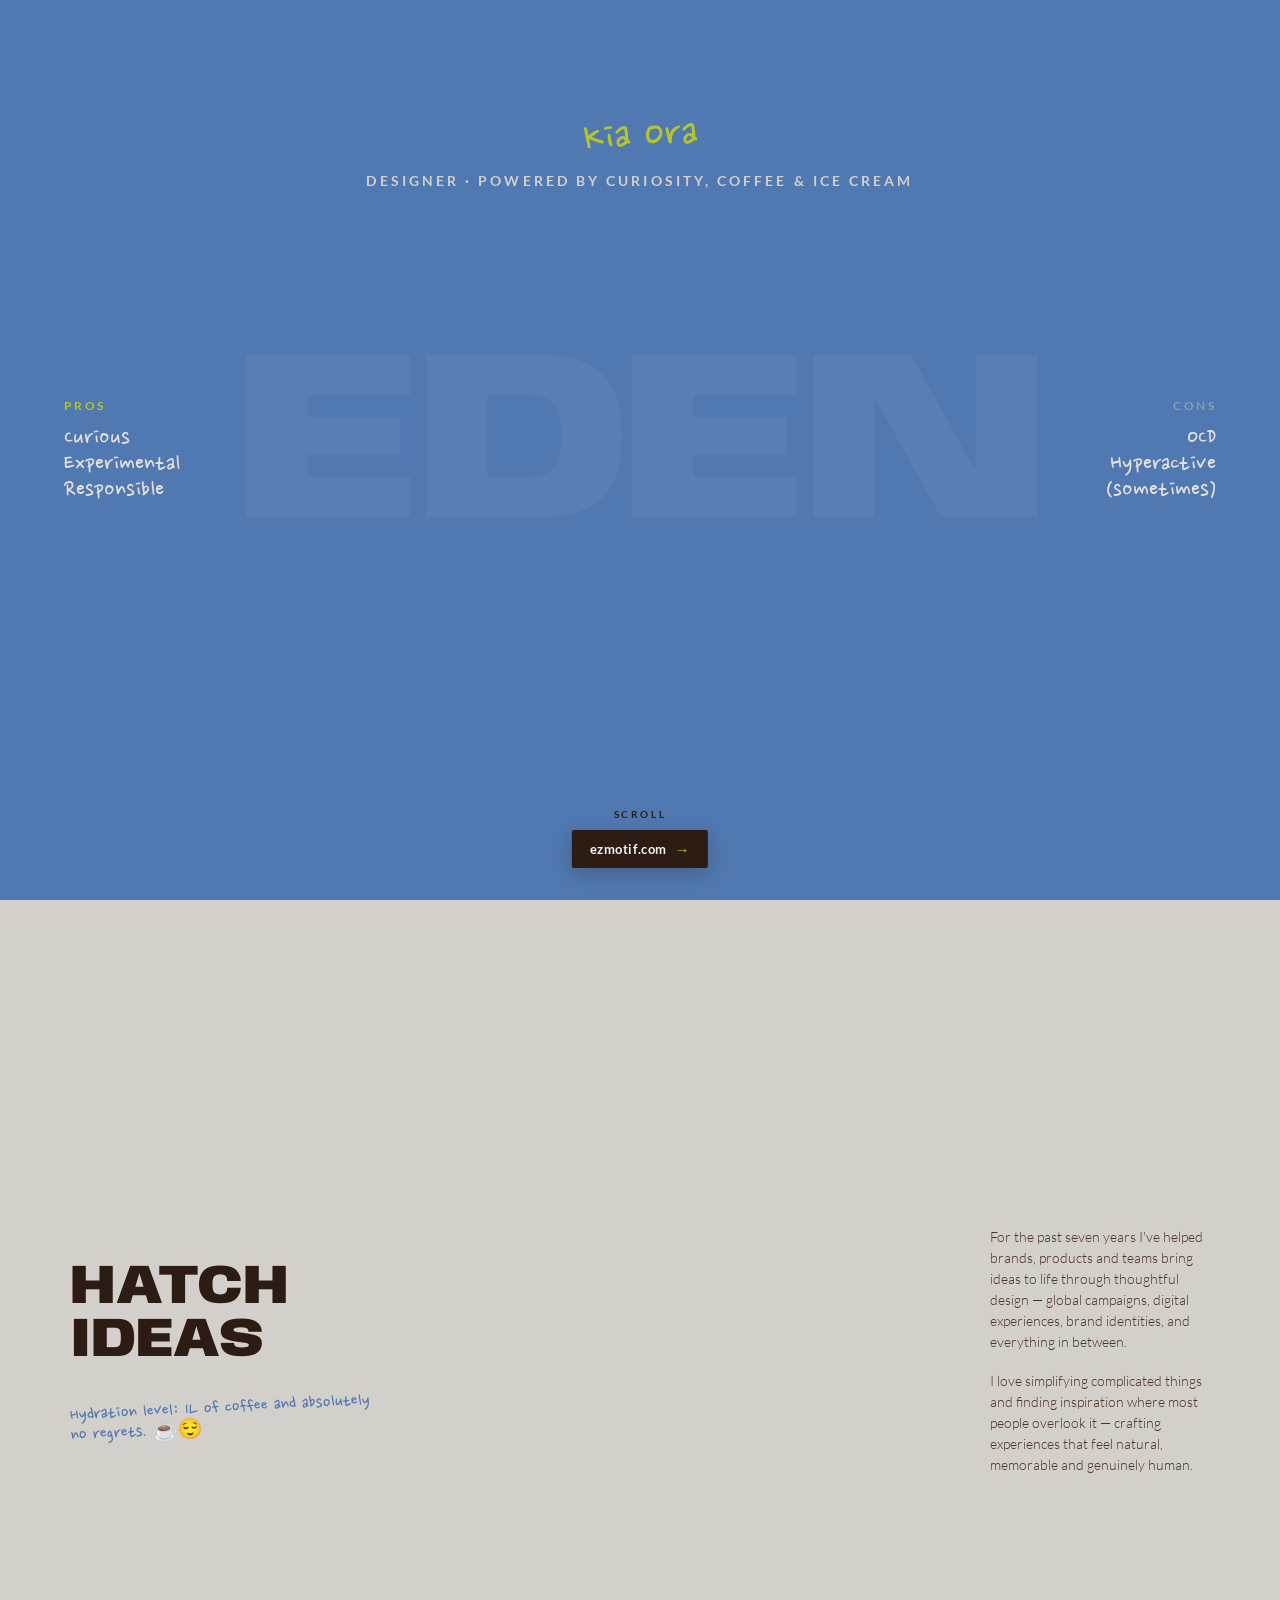
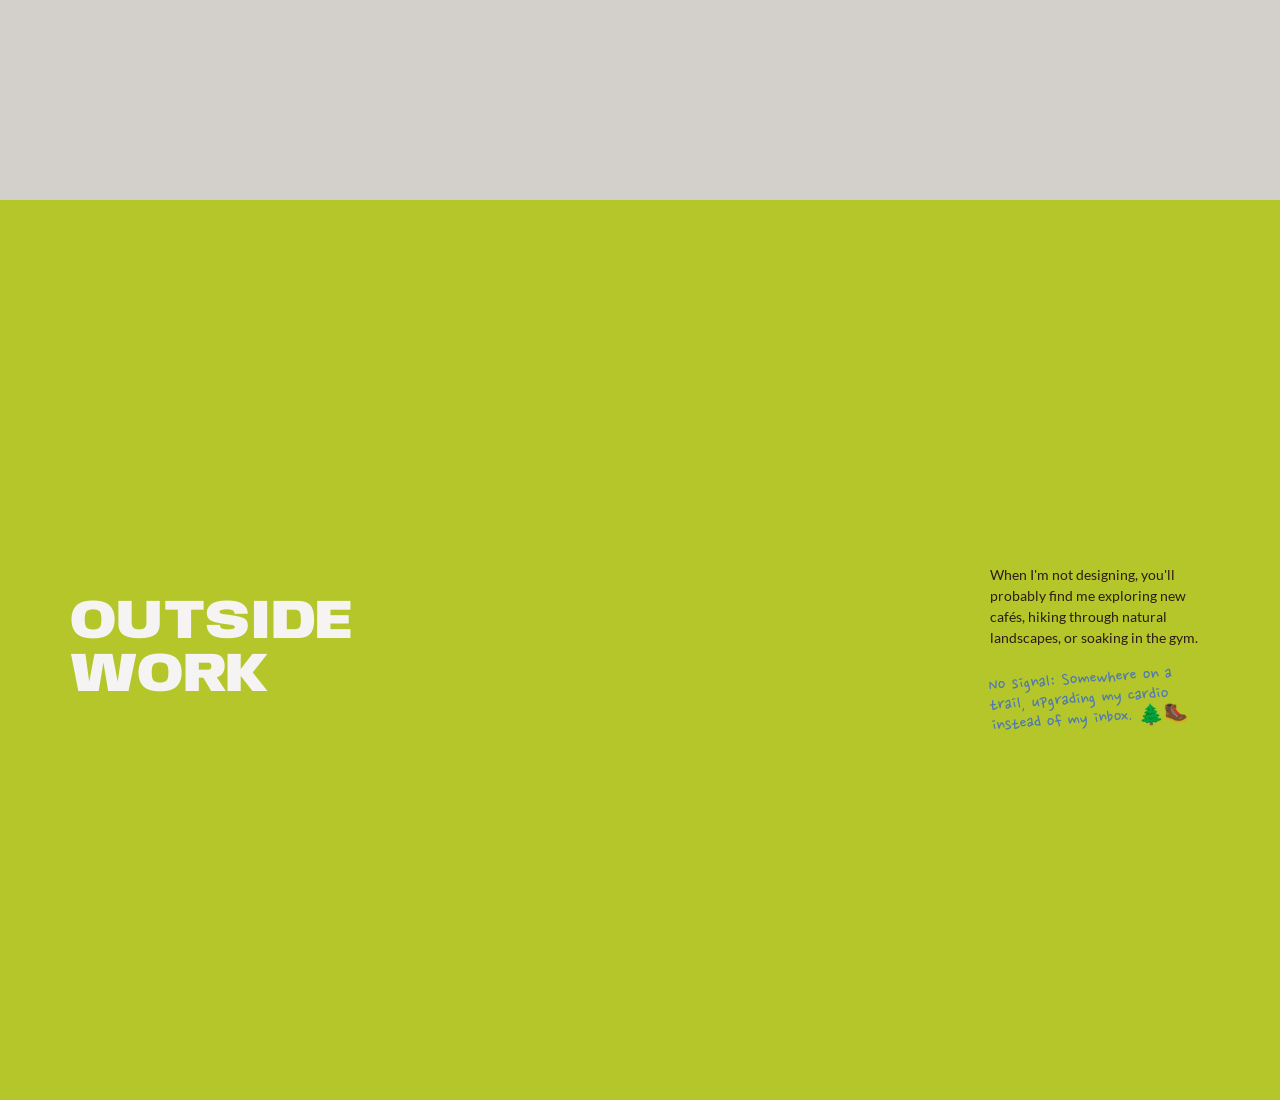
==== index.html @ 03cbf4a0 "Add Eden interactive landing page with 3D models" ====
<!DOCTYPE html>
<html lang="en">
<head>
  <meta charset="utf-8">
  <meta name="viewport" content="width=device-width, initial-scale=1">
  <title>Eden — Designer · Aotearoa New Zealand</title>
  <style>
    @font-face{font-family:"Anybody";src:url("project/fonts/Anybody-VariableFont.ttf") format("truetype");font-weight:100 900;font-stretch:75% 125%;font-style:normal;font-display:swap;}
    @font-face{font-family:"Lato";src:url("project/fonts/Lato-Light.ttf") format("truetype");font-weight:300;font-display:swap;}
    @font-face{font-family:"Lato";src:url("project/fonts/Lato-Regular.ttf") format("truetype");font-weight:400;font-display:swap;}
    @font-face{font-family:"Lato";src:url("project/fonts/Lato-Bold.ttf") format("truetype");font-weight:700;font-display:swap;}
    @font-face{font-family:"Lato";src:url("project/fonts/Lato-Black.ttf") format("truetype");font-weight:900;font-display:swap;}
    @font-face{font-family:"Nanum Pen Script";src:url("project/fonts/NanumPenScript-Regular.ttf") format("truetype");font-weight:400;font-display:swap;}

    *,*::before,*::after{box-sizing:border-box;}
    html,body{margin:0;padding:0;background:#2d1c14;overflow-x:hidden;}

    @keyframes ezbob{0%,100%{transform:translateY(0);opacity:.85}50%{transform:translateY(9px);opacity:.35}}
    @keyframes ezspin{to{transform:rotate(360deg)}}

    /* Fixed 3D canvas — sits behind all text */
    #scene{position:fixed;inset:0;width:100vw;height:100vh;z-index:2;pointer-events:none;display:block;}

    /* Loading spinner */
    #spin{position:fixed;top:50%;left:50%;transform:translate(-50%,-50%);z-index:4;width:38px;height:38px;border:2px solid rgba(180,198,42,0.25);border-top-color:#b4c62a;border-radius:50%;animation:ezspin 0.9s linear infinite;opacity:0;transition:opacity 0.4s ease;pointer-events:none;}

    /* Portfolio pill — fixed bottom-center */
    #ez-site{position:fixed;left:50%;transform:translateX(-50%);bottom:clamp(16px,3vw,32px);z-index:60;display:inline-flex;align-items:center;gap:8px;padding:11px 18px;background:#2d1c14;color:#f6f4f2;font-family:'Lato',sans-serif;font-weight:700;font-size:13px;letter-spacing:0.04em;text-decoration:none;border-radius:2px;box-shadow:0 6px 20px rgba(45,28,20,0.28);transition:transform .16s ease,background .16s ease;white-space:nowrap;}
    #ez-site:hover{background:#3a2419;transform:translateX(-50%) translateY(-1px);}
    .ez-arrow{color:#b4c62a;font-size:15px;line-height:1;}

    /* Sections */
    section{position:relative;width:100%;height:100vh;overflow:hidden;}
    #s1{background-color:#5079b2;}
    #s2{background-color:#d3cfcb;}
    #s3{background-color:#b4c62a;}

    /* ——— SCREEN 1 ——— */
    /* Ghost EDEN letterform behind model */
    .s1-ghost{
      position:absolute;inset:0;display:flex;align-items:center;justify-content:center;
      font-family:'Anybody',sans-serif;font-weight:900;font-stretch:125%;
      font-size:clamp(7rem,23vw,15rem);letter-spacing:-0.04em;
      color:rgba(246,244,242,0.05);white-space:nowrap;text-transform:uppercase;
      pointer-events:none;z-index:3;
    }

    /* Top: Kia Ora + tagline */
    .s1-top{
      position:absolute;top:clamp(70px,12vh,150px);left:0;right:0;
      text-align:center;z-index:3;pointer-events:none;
    }
    .s1-kiaora{
      font-family:'Nanum Pen Script',cursive;font-size:46px;color:#b4c62a;
      transform:rotate(-3deg);display:inline-block;
    }
    .s1-tagline{
      font-family:'Lato',sans-serif;font-weight:700;font-size:14px;
      letter-spacing:0.22em;text-transform:uppercase;color:#d3cfcb;margin-top:6px;
    }

    /* Left: Pros */
    .ez-pros{
      position:absolute;top:50%;left:clamp(28px,5vw,80px);
      transform:translateY(calc(-50% + var(--py,0px)));
      z-index:3;pointer-events:none;
    }

    /* Right: Cons */
    .ez-cons{
      position:absolute;top:50%;right:clamp(28px,5vw,80px);
      text-align:right;
      transform:translateY(calc(-50% + var(--py,0px)));
      z-index:3;pointer-events:none;
    }

    .label-lime{font-family:'Lato',sans-serif;font-weight:700;font-size:12px;letter-spacing:0.2em;text-transform:uppercase;color:#b4c62a;margin-bottom:12px;}
    .label-mist{font-family:'Lato',sans-serif;font-weight:700;font-size:12px;letter-spacing:0.2em;text-transform:uppercase;color:#8a9fb7;margin-bottom:12px;}
    .script-sm{font-family:'Nanum Pen Script',cursive;font-size:26px;line-height:1;color:#e7e1da;}

    /* Scroll hint */
    .s1-hint{position:absolute;bottom:clamp(26px,4vh,44px);left:0;right:0;text-align:center;pointer-events:none;z-index:3;}
    .s1-hint .hint-label{font-family:'Lato',sans-serif;font-weight:700;font-size:10px;letter-spacing:0.26em;text-transform:uppercase;color:#2d1c14;margin-bottom:10px;}
    .s1-hint .hint-line{width:1px;height:34px;margin:0 auto;background:linear-gradient(180deg,#2d1c14,transparent);animation:ezbob 1.8s ease-in-out infinite;}

    /* ——— SCREENS 2 & 3 ROW LAYOUT ——— */
    .ez-row{
      position:relative;z-index:3;height:100%;width:100%;
      display:flex;justify-content:space-between;align-items:center;
      padding:clamp(28px,5.5vw,96px);pointer-events:none;
    }

    /* ——— SCREEN 2 ——— */
    .s2-left{max-width:min(40vw,440px);width:330px;}
    .s2-right{max-width:min(34vw,380px);width:220px;}

    .s2-headline{
      font-family:'Anybody',sans-serif;font-weight:900;font-stretch:112%;line-height:0.96;
      letter-spacing:-0.02em;text-transform:uppercase;color:#2d1c14;
    }
    .ez-bigword{font-size:55px;}
    .s2-accent{
      font-family:'Nanum Pen Script',cursive;font-size:20px;line-height:1;color:#5079b2;
      transform:rotate(-3deg);margin-top:clamp(20px,2.5vw,30px);width:300px;display:block;
    }

    .body-s2{font-family:'Lato',sans-serif;font-weight:300;font-size:14px;line-height:1.5;color:#4a3327;margin:0 0 18px;}
    .body-s2:last-child{margin:0;}

    /* ——— SCREEN 3 ——— */
    .s3-left{max-width:min(40vw,440px);width:330px;}
    .s3-right{max-width:min(34vw,380px);width:220px;}

    .s3-headline{
      font-family:'Anybody',sans-serif;font-weight:900;font-stretch:112%;line-height:0.96;
      letter-spacing:-0.02em;text-transform:uppercase;color:#f6f4f2;
    }
    .body-s3{font-family:'Lato',sans-serif;font-weight:400;font-size:14px;line-height:1.5;color:#2d1c14;margin:0 0 clamp(18px,2.4vw,28px);}
    .s3-accent{
      font-family:'Nanum Pen Script',cursive;font-size:20px;line-height:1;color:#5079b2;
      transform:rotate(-4deg);transform-origin:left;width:220px;display:block;
    }

    /* ——— MOBILE ——— */
    @media(max-width:768px){
      .ez-row{flex-direction:column!important;justify-content:flex-end!important;align-items:flex-start!important;padding:24px 24px 116px!important;gap:18px!important;}
      .s2-left,.s2-right,.s3-left,.s3-right{width:100%!important;max-width:90vw!important;}
      .ez-bigword{font-size:clamp(30px,9vw,40px)!important;}
      .ez-pros{top:auto!important;bottom:160px!important;left:24px!important;transform:none!important;}
      .ez-cons{top:auto!important;bottom:160px!important;right:24px!important;transform:none!important;}
    }
  </style>
</head>
<body>

<canvas id="scene"></canvas>
<div id="spin"></div>
<a id="ez-site" href="https://ezmotif.com" target="_blank" rel="noopener">ezmotif.com<span class="ez-arrow">→</span></a>

<!-- ============ SCREEN 1 — HI / INTRO (blue) ============ -->
<section id="s1">
  <!-- Ghost letterform sits behind the 3D model -->
  <div class="s1-ghost" aria-hidden="true">EDEN</div>

  <!-- Top: Kia Ora greeting (parallax up) -->
  <div class="s1-top" data-parallax="-0.06">
    <div class="s1-kiaora">Kia Ora</div>
    <div class="s1-tagline">Designer · powered by curiosity, coffee &amp; ice cream</div>
  </div>

  <!-- Left: Pros (parallax down, vertically centred) -->
  <div class="ez-pros" data-parallax-vcenter="0.05">
    <div class="label-lime">Pros</div>
    <div class="script-sm">Curious<br>Experimental<br>Responsible</div>
  </div>

  <!-- Right: Cons (parallax down, vertically centred) -->
  <div class="ez-cons" data-parallax-vcenter="0.05">
    <div class="label-mist">Cons</div>
    <div class="script-sm">OCD<br>Hyperactive<br>(sometimes)</div>
  </div>

  <!-- Scroll hint -->
  <div id="hint1" class="s1-hint">
    <div class="hint-label">Scroll</div>
    <div class="hint-line"></div>
  </div>
</section>

<!-- ============ SCREEN 2 — IDEA HATCHING (stone) ============ -->
<section id="s2">
  <div class="ez-row">
    <div class="s2-left" data-parallax="-0.10">
      <div class="s2-headline">
        <div class="ez-bigword">HATCH</div>
        <div class="ez-bigword">IDEAS</div>
      </div>
      <span class="s2-accent">Hydration level: 1L of coffee and absolutely no regrets. ☕️😌</span>
    </div>
    <div class="s2-right" data-parallax="0.08">
      <p class="body-s2">For the past seven years I've helped brands, products and teams bring ideas to life through thoughtful design — global campaigns, digital experiences, brand identities, and everything in between.</p>
      <p class="body-s2">I love simplifying complicated things and finding inspiration where most people overlook it — crafting experiences that feel natural, memorable and genuinely human.</p>
    </div>
  </div>
</section>

<!-- ============ SCREEN 3 — OUTSIDE WORK (lime) ============ -->
<section id="s3">
  <div class="ez-row">
    <div class="s3-left" data-parallax="-0.10">
      <div class="s3-headline">
        <div class="ez-bigword">Outside</div>
        <div class="ez-bigword">Work</div>
      </div>
    </div>
    <div class="s3-right" data-parallax="0.08">
      <p class="body-s3">When I'm not designing, you'll probably find me exploring new cafés, hiking through natural landscapes, or soaking in the gym.</p>
      <span class="s3-accent">No signal: Somewhere on a trail, upgrading my cardio instead of my inbox. 🌲🥾</span>
    </div>
  </div>
</section>

<script type="module">
  const MODEL_URLS = [
    'https://dl.dropboxusercontent.com/scl/fi/qskipl5zqc1no1ounqouc/Hi_Textured-view.glb?rlkey=ff3zc77q9altmlkda5raiq63v&dl=1',
    'https://dl.dropboxusercontent.com/scl/fi/xvqv9pbvxfb0mbg5f8zss/Idea-Hatching_Textured-View.glb?rlkey=uu3fpdk7akxqth5jfztjdgkla&dl=1',
    'https://dl.dropboxusercontent.com/scl/fi/fm1mu1jkcd6yvwdm8pyba/Outside-Work_Textured-View.glb?rlkey=k71y0a2swxvliftqetm3ejufc&dl=1',
  ];

  const DEG = Math.PI / 180;
  const FRONT_YAW = [-90 * DEG, -90 * DEG, -90 * DEG]; // face toward viewer
  const TARGET_H   = 2.2;   // world-unit height each model is scaled to
  const SPAN       = 4.4;   // world units = one viewport height at model depth
  const PAR        = 0.82;  // model trails the page (< 1)
  const SCROLL_SPIN = 2.0;  // radians the model spins across one screen of scroll

  const THREE = await import('https://esm.sh/three@0.160.0');
  const { GLTFLoader } = await import('https://esm.sh/three@0.160.0/examples/jsm/loaders/GLTFLoader.js');
  const { RoomEnvironment } = await import('https://esm.sh/three@0.160.0/examples/jsm/environments/RoomEnvironment.js');

  // Renderer
  const canvas = document.getElementById('scene');
  const renderer = new THREE.WebGLRenderer({ canvas, antialias: true, alpha: true });
  renderer.setPixelRatio(Math.min(window.devicePixelRatio || 1, 2));
  renderer.outputColorSpace = THREE.SRGBColorSpace;
  renderer.toneMapping = THREE.ACESFilmicToneMapping;
  renderer.toneMappingExposure = 1.05;

  const scene = new THREE.Scene();
  const camera = new THREE.PerspectiveCamera(35, 1, 0.1, 100);
  camera.position.set(0, 0, 7);

  // Environment lighting
  const pmrem = new THREE.PMREMGenerator(renderer);
  scene.environment = pmrem.fromScene(new RoomEnvironment(), 0.04).texture;

  // Directional lights
  const key = new THREE.DirectionalLight(0xffffff, 2.4);
  key.position.set(3, 5, 4);
  scene.add(key);
  const fill = new THREE.DirectionalLight(0xffe9d6, 0.7);
  fill.position.set(-4, 2, 2);
  scene.add(fill);
  scene.add(new THREE.AmbientLight(0xffffff, 0.35));

  // Resize
  function resize() {
    const w = window.innerWidth, h = window.innerHeight;
    camera.aspect = w / h;
    camera.updateProjectionMatrix();
    renderer.setSize(w, h, false);
  }
  resize();
  window.addEventListener('resize', resize);

  // Model loading
  const groups    = [null, null, null];
  const requested = [false, false, false];
  const loader    = new GLTFLoader();
  const spin      = document.getElementById('spin');

  function loadModel(i) {
    if (requested[i]) return;
    requested[i] = true;
    if (spin) spin.style.opacity = '1';

    loader.load(MODEL_URLS[i], (gltf) => {
      const obj  = gltf.scene;
      const box  = new THREE.Box3().setFromObject(obj);
      const size = new THREE.Vector3();
      const ctr  = new THREE.Vector3();
      box.getSize(size);
      box.getCenter(ctr);
      const s = TARGET_H / (size.y || 1);
      obj.scale.setScalar(s);
      obj.position.set(-ctr.x * s, -ctr.y * s, -ctr.z * s);
      const g = new THREE.Group();
      g.add(obj);
      g.visible = false;
      scene.add(g);
      groups[i] = g;
      if (spin) spin.style.opacity = '0';
    }, undefined, (err) => {
      requested[i] = false;
      console.error('[Eden3D] failed to load model', i, err);
      if (spin) spin.style.opacity = '0';
    });
  }
  loadModel(0); // load first model immediately; others lazy-load on approach

  // Mouse / touch tracking
  let mouseX = 0, mouseY = 0;
  window.addEventListener('mousemove', (e) => {
    mouseX = e.clientX / window.innerWidth  - 0.5;
    mouseY = e.clientY / window.innerHeight - 0.5;
  }, { passive: true });
  window.addEventListener('touchmove', (e) => {
    const t = e.touches[0];
    mouseX = t.clientX / window.innerWidth  - 0.5;
    mouseY = t.clientY / window.innerHeight - 0.5;
  }, { passive: true });

  // Parallax elements — two flavours:
  //   data-parallax          → standard elements: translateY only
  //   data-parallax-vcenter  → already -50% vertically centred; combine with offset
  const SECTION_IDS = ['s1', 's2', 's3'];
  const parItems = [];
  document.querySelectorAll('[data-parallax],[data-parallax-vcenter]').forEach(el => {
    const raw = el.dataset.parallax ?? el.dataset.parallaxVcenter;
    parItems.push({ el, rate: parseFloat(raw), vcenter: 'parallaxVcenter' in el.dataset });
  });

  // Smooth rotation state
  const st = { mRY: 0, rx: 0 };
  const hint = document.getElementById('hint1');

  function tick() {
    const vh  = window.innerHeight;
    const sy  = window.scrollY || 0;
    const prg = sy / vh;           // 0 at top of s1, 1 at top of s2, 2 at top of s3
    const mob = window.innerWidth <= 768;

    // Smooth mouse
    st.mRY += ((mouseX * 0.55) - st.mRY) * 0.08;
    st.rx  += (Math.max(-0.42, Math.min(0.42, mouseY * 0.4)) - st.rx) * 0.08;

    // Lazy-load models as they come within ~1.3 screens
    for (let i = 0; i < 3; i++) {
      if (Math.abs(prg - i) < 1.3) loadModel(i);
    }

    // On mobile the model lifts into the upper band so stacked text sits clear below
    const yLift = mob ? 1.45 : 0;

    groups.forEach((g, i) => {
      if (!g) return;
      const d = prg - i;
      g.visible    = Math.abs(d) < 0.92;
      g.position.y = d * SPAN * PAR + yLift;
      g.rotation.y = FRONT_YAW[i] + d * SCROLL_SPIN + st.mRY;
      g.rotation.x = st.rx;
    });

    // Parallax text
    parItems.forEach(({ el, rate, vcenter }) => {
      const section = el.closest('section');
      if (!section) return;
      const secIdx = SECTION_IDS.indexOf(section.id);
      if (secIdx < 0) return;
      const offset = (sy - secIdx * vh) * rate;

      if (vcenter && !mob) {
        // Combine the centering offset with parallax
        el.style.transform = `translateY(calc(-50% + ${offset}px))`;
      } else if (!vcenter) {
        el.style.transform = `translateY(${offset}px)`;
      }
      // On mobile, leave ez-pros/ez-cons for CSS to handle (transform:none override)
    });

    // Fade scroll hint
    if (hint) hint.style.opacity = String(Math.max(0, 1 - sy / 280));

    renderer.render(scene, camera);
    requestAnimationFrame(tick);
  }

  tick();
</script>
</body>
</html>
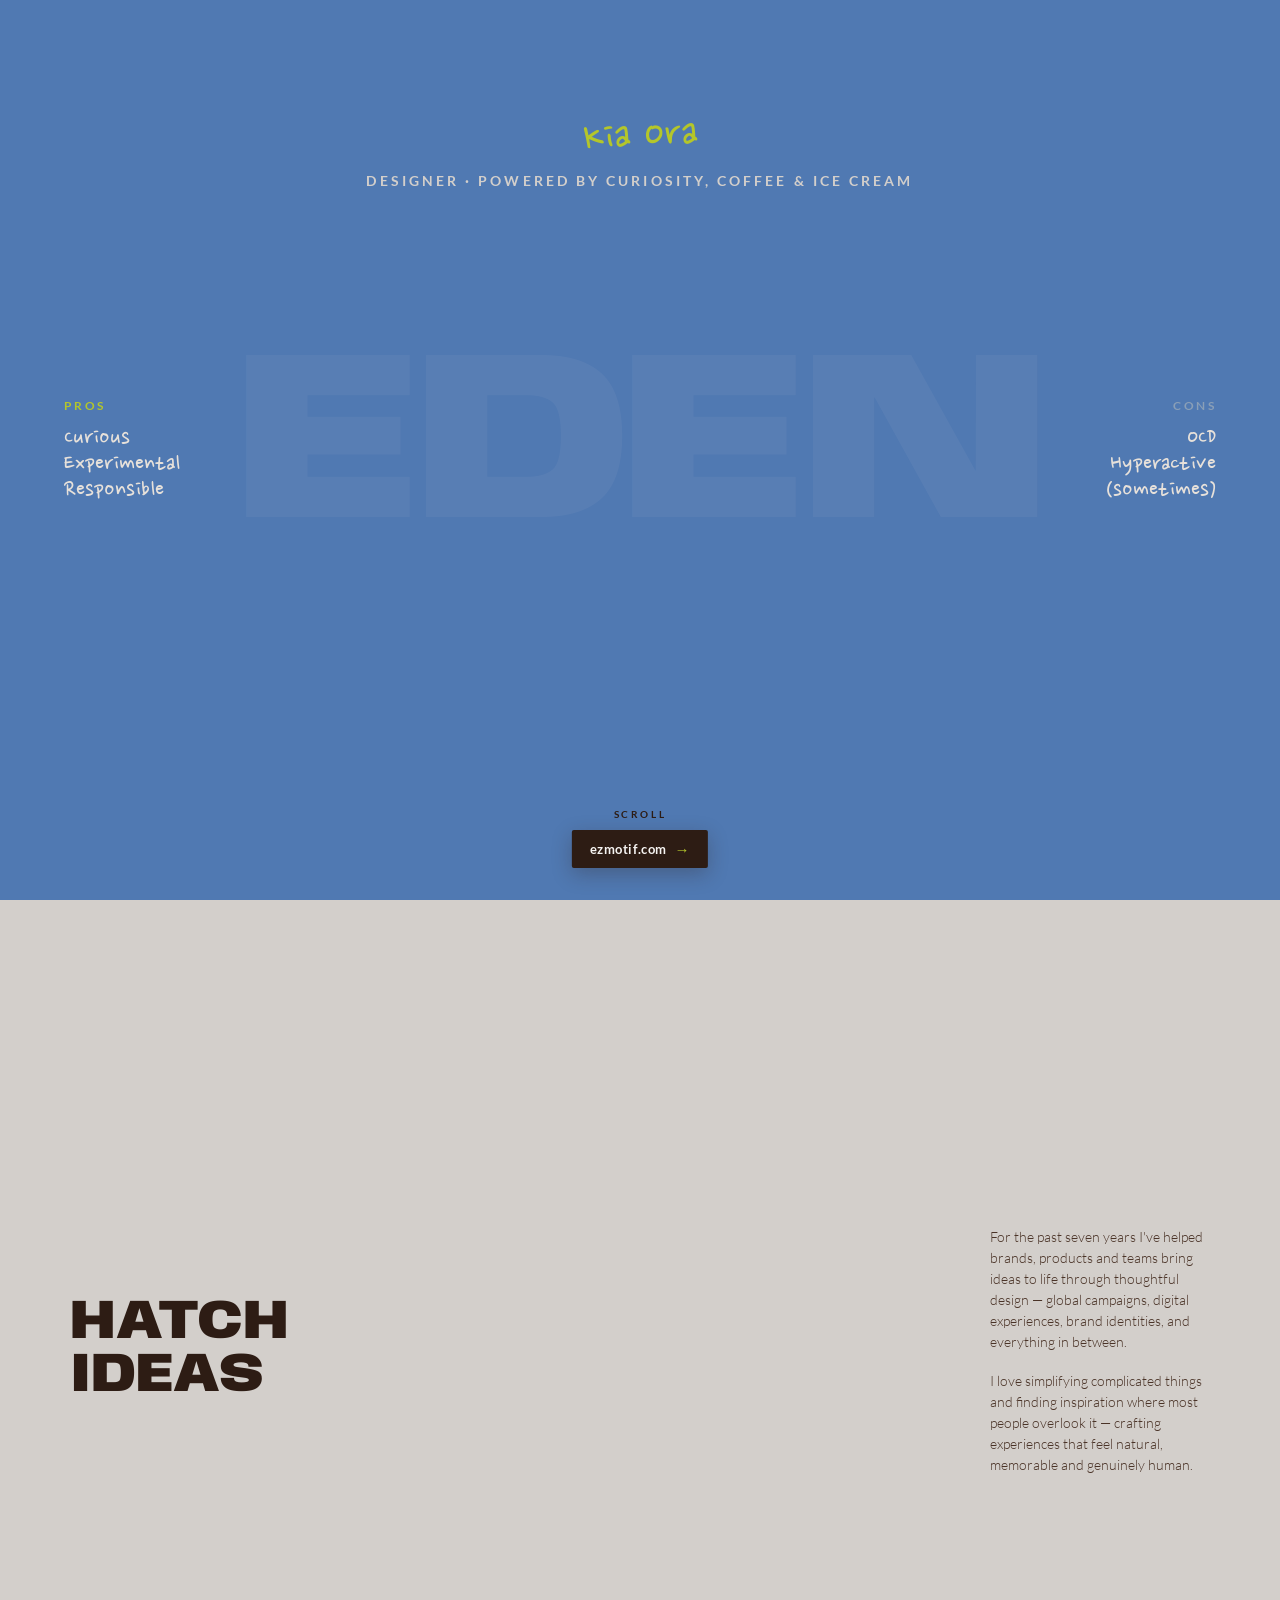
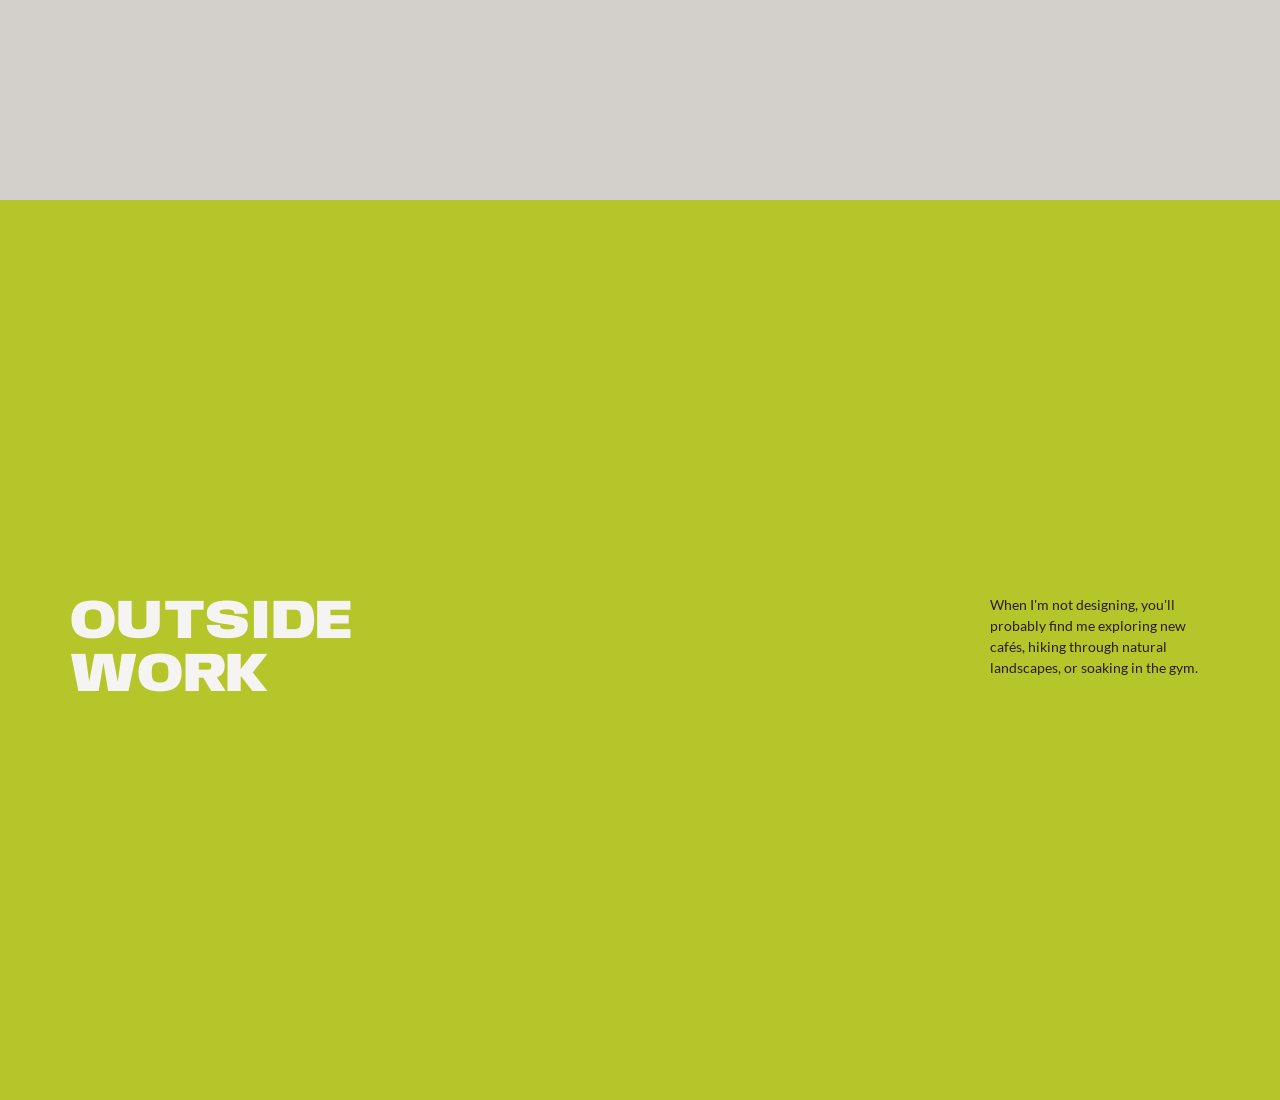
==== commit 2af8e4ca: "Remove handwritten accent text on screens 2 & 3; fix mobile overlap with model Co-Authored-By: Claud" ====
--- a/index.html
+++ b/index.html
@@ -42,7 +42,7 @@
       font-family:'Anybody',sans-serif;font-weight:900;font-stretch:125%;
       font-size:clamp(7rem,23vw,15rem);letter-spacing:-0.04em;
       color:rgba(246,244,242,0.05);white-space:nowrap;text-transform:uppercase;
-      pointer-events:none;z-index:3;
+      pointer-events:none;z-index:1;
     }
 
     /* Top: Kia Ora + tagline */
@@ -123,11 +123,27 @@
 
     /* ——— MOBILE ——— */
     @media(max-width:768px){
-      .ez-row{flex-direction:column!important;justify-content:flex-end!important;align-items:flex-start!important;padding:24px 24px 116px!important;gap:18px!important;}
-      .s2-left,.s2-right,.s3-left,.s3-right{width:100%!important;max-width:90vw!important;}
-      .ez-bigword{font-size:clamp(30px,9vw,40px)!important;}
-      .ez-pros{top:auto!important;bottom:160px!important;left:24px!important;transform:none!important;}
-      .ez-cons{top:auto!important;bottom:160px!important;right:24px!important;transform:none!important;}
+      /* Stack columns; padding-top pushes content below the 3D model (~54vh from top) */
+      .ez-row{flex-direction:column!important;justify-content:flex-start!important;align-items:flex-start!important;padding:57vh 24px 32px!important;gap:14px!important;}
+      .s2-left,.s2-right,.s3-left,.s3-right{width:100%!important;max-width:100%!important;}
+
+      /* ── Screen 1 ──────────────────────────────────────── */
+      /* Kia Ora + tagline float above the model (top of screen) */
+      .s1-top{top:5vh!important;padding:0 28px!important;text-align:center!important;}
+      .s1-kiaora{font-size:52px!important;}
+      .s1-tagline{font-size:13px!important;letter-spacing:0.16em!important;margin-top:8px!important;}
+      /* EDEN ghost: centred on the 3D model position (yLift=0.5 → ~39 vh from top) */
+      .s1-ghost{inset:auto!important;position:absolute!important;top:39vh!important;left:0!important;right:0!important;width:100%!important;display:block!important;transform:translateY(-50%)!important;text-align:center!important;font-size:23vw!important;}
+      /* Pros/Cons anchored above the ezmotif button */
+      .ez-pros{top:auto!important;bottom:190px!important;left:24px!important;transform:none!important;}
+      .ez-cons{top:auto!important;bottom:190px!important;right:24px!important;transform:none!important;}
+
+      /* ── Screens 2 & 3 ─────────────────────────────────── */
+      /* "HATCH IDEAS" / "OUTSIDE WORK" → single line */
+      .s2-headline,.s3-headline{display:flex!important;flex-direction:row!important;flex-wrap:nowrap!important;gap:0.25em!important;align-items:baseline!important;}
+      .ez-bigword{font-size:clamp(26px,7.5vw,34px)!important;display:block!important;}
+      /* Body text exactly 14px */
+      .body-s2,.body-s3{font-size:14px!important;line-height:1.6!important;}
     }
   </style>
 </head>
@@ -175,7 +191,6 @@
         <div class="ez-bigword">HATCH</div>
         <div class="ez-bigword">IDEAS</div>
       </div>
-      <span class="s2-accent">Hydration level: 1L of coffee and absolutely no regrets. ☕️😌</span>
     </div>
     <div class="s2-right" data-parallax="0.08">
       <p class="body-s2">For the past seven years I've helped brands, products and teams bring ideas to life through thoughtful design — global campaigns, digital experiences, brand identities, and everything in between.</p>
@@ -195,7 +210,6 @@
     </div>
     <div class="s3-right" data-parallax="0.08">
       <p class="body-s3">When I'm not designing, you'll probably find me exploring new cafés, hiking through natural landscapes, or soaking in the gym.</p>
-      <span class="s3-accent">No signal: Somewhere on a trail, upgrading my cardio instead of my inbox. 🌲🥾</span>
     </div>
   </div>
 </section>
@@ -329,34 +343,40 @@
       if (Math.abs(prg - i) < 1.3) loadModel(i);
     }
 
-    // On mobile the model lifts into the upper band so stacked text sits clear below
-    const yLift = mob ? 1.45 : 0;
+    // Mobile: PAR=1.0 (no trail), yLift=0.5 (model at ~39% from top, heading fits above),
+    // scale=0.62, tight visDist=0.5 so models only show on their own screen.
+    const par     = mob ? 1.0  : PAR;
+    const yLift   = mob ? 0.5  : 0;
+    const mScale  = mob ? 0.62 : 1.0;
+    const visDist = mob ? 0.5  : 0.92;
 
     groups.forEach((g, i) => {
       if (!g) return;
       const d = prg - i;
-      g.visible    = Math.abs(d) < 0.92;
-      g.position.y = d * SPAN * PAR + yLift;
+      g.visible    = Math.abs(d) < visDist;
+      g.scale.setScalar(mScale);
+      g.position.y = d * SPAN * par + yLift;
       g.rotation.y = FRONT_YAW[i] + d * SCROLL_SPIN + st.mRY;
       g.rotation.x = st.rx;
     });
 
-    // Parallax text
-    parItems.forEach(({ el, rate, vcenter }) => {
-      const section = el.closest('section');
-      if (!section) return;
-      const secIdx = SECTION_IDS.indexOf(section.id);
-      if (secIdx < 0) return;
-      const offset = (sy - secIdx * vh) * rate;
-
-      if (vcenter && !mob) {
-        // Combine the centering offset with parallax
-        el.style.transform = `translateY(calc(-50% + ${offset}px))`;
-      } else if (!vcenter) {
-        el.style.transform = `translateY(${offset}px)`;
-      }
-      // On mobile, leave ez-pros/ez-cons for CSS to handle (transform:none override)
-    });
+    // Parallax text — disabled on mobile to prevent overlaps
+    if (!mob) {
+      parItems.forEach(({ el, rate, vcenter }) => {
+        const section = el.closest('section');
+        if (!section) return;
+        const secIdx = SECTION_IDS.indexOf(section.id);
+        if (secIdx < 0) return;
+        const offset = (sy - secIdx * vh) * rate;
+        if (vcenter) {
+          el.style.transform = `translateY(calc(-50% + ${offset}px))`;
+        } else {
+          el.style.transform = `translateY(${offset}px)`;
+        }
+      });
+    } else {
+      parItems.forEach(({ el }) => { el.style.transform = ''; });
+    }
 
     // Fade scroll hint
     if (hint) hint.style.opacity = String(Math.max(0, 1 - sy / 280));
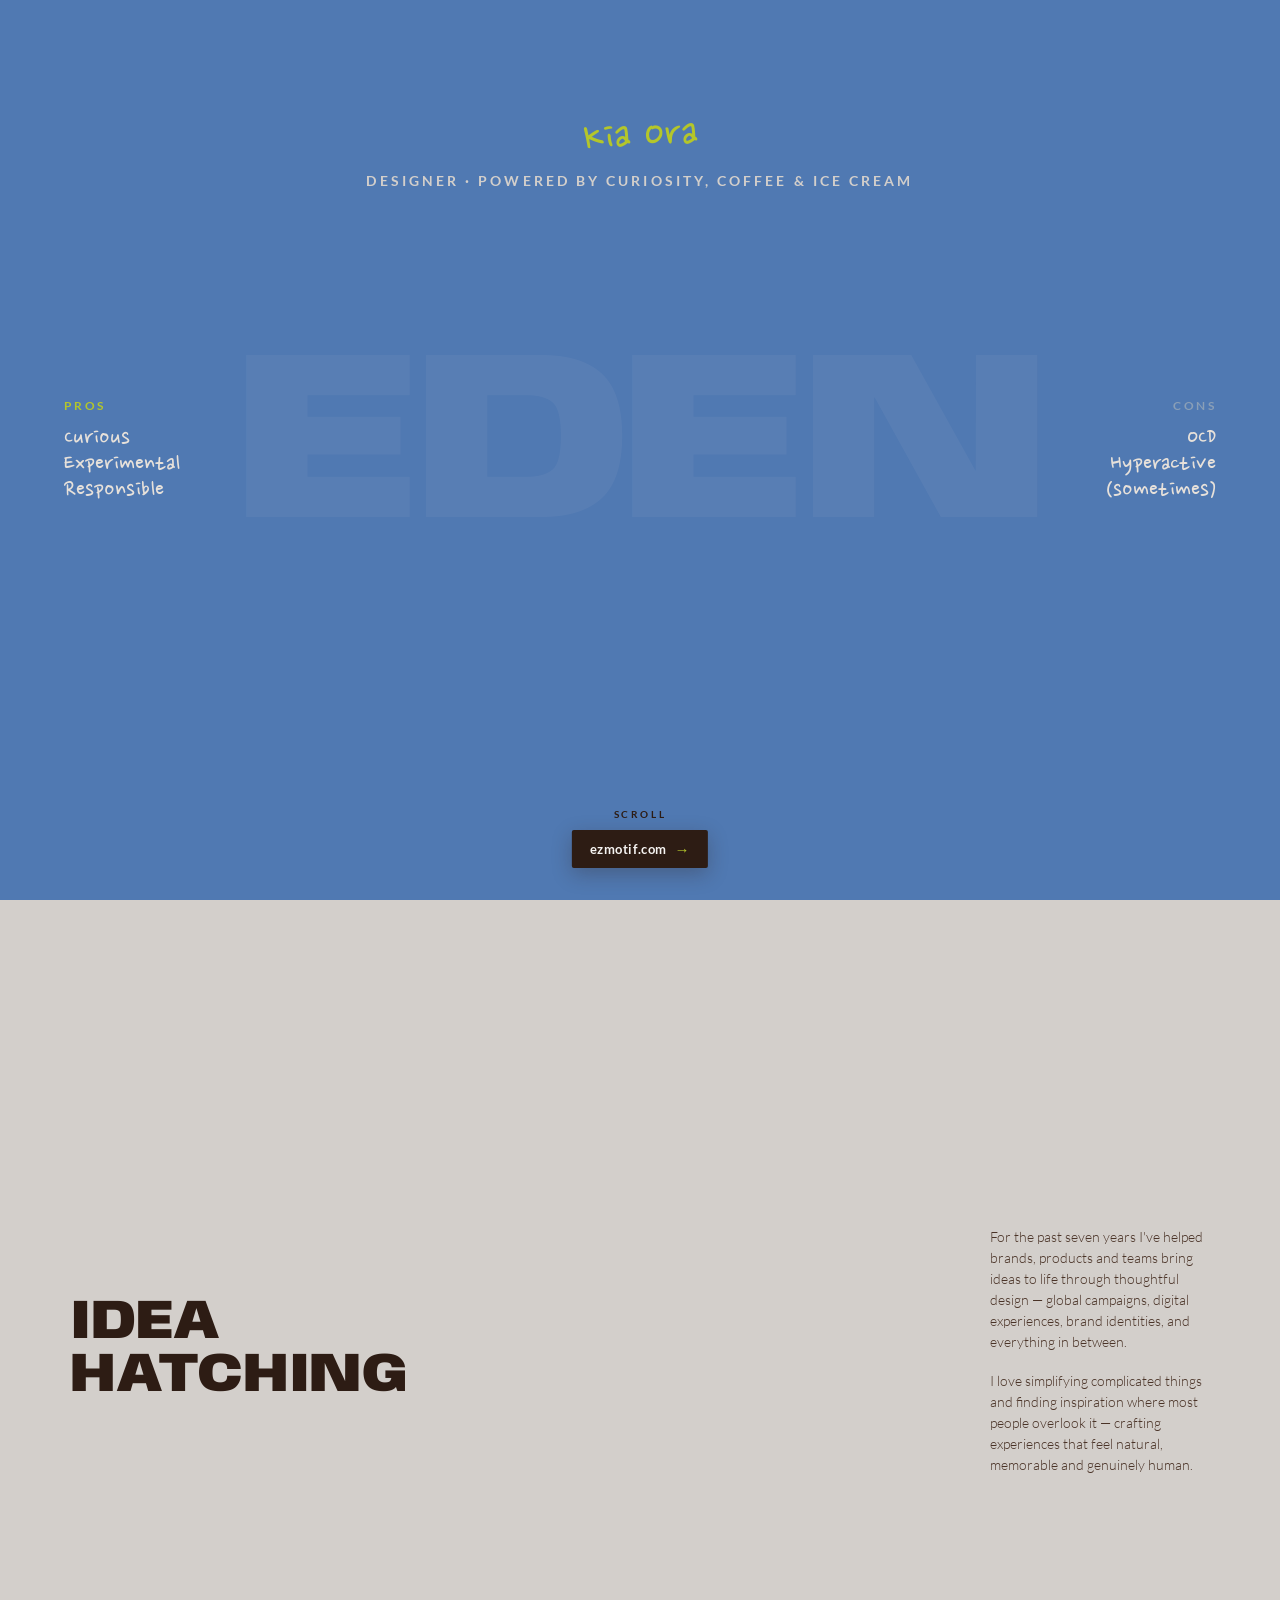
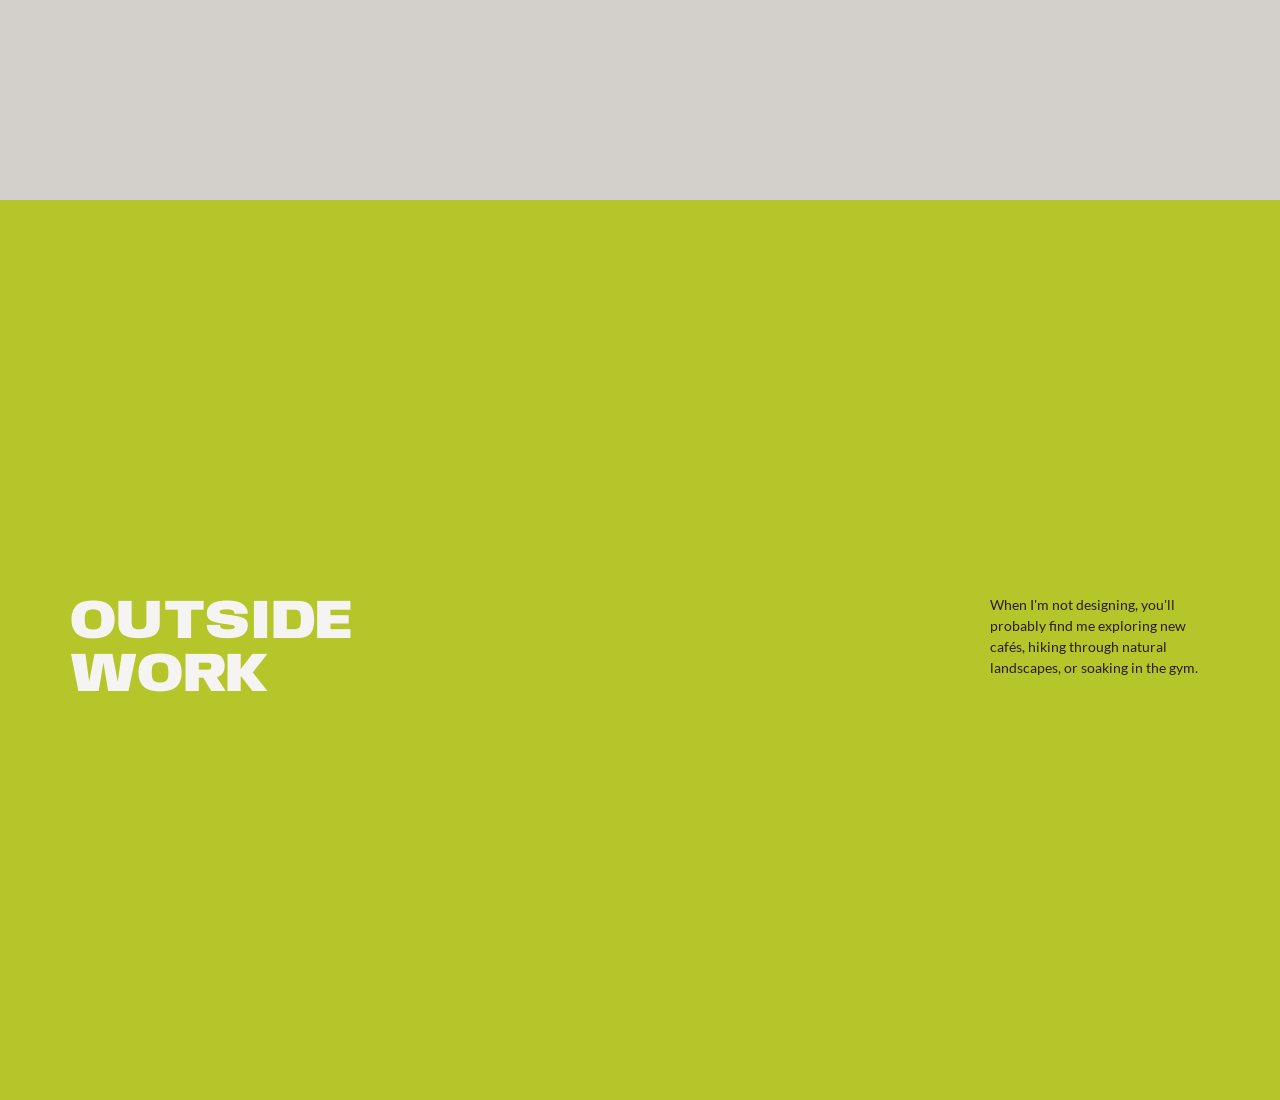
==== commit 0283f55d: "Mobile: rename headline to Idea Hatching, centre-align text, more space between model and text Co-Au" ====
--- a/index.html
+++ b/index.html
@@ -124,8 +124,8 @@
     /* ——— MOBILE ——— */
     @media(max-width:768px){
       /* Stack columns; padding-top pushes content below the 3D model (~54vh from top) */
-      .ez-row{flex-direction:column!important;justify-content:flex-start!important;align-items:flex-start!important;padding:57vh 24px 32px!important;gap:14px!important;}
-      .s2-left,.s2-right,.s3-left,.s3-right{width:100%!important;max-width:100%!important;}
+      .ez-row{flex-direction:column!important;justify-content:flex-start!important;align-items:flex-start!important;padding:62vh 24px 32px!important;gap:14px!important;}
+      .s2-left,.s2-right,.s3-left,.s3-right{width:100%!important;max-width:100%!important;text-align:center!important;}
 
       /* ── Screen 1 ──────────────────────────────────────── */
       /* Kia Ora + tagline float above the model (top of screen) */
@@ -139,11 +139,11 @@
       .ez-cons{top:auto!important;bottom:190px!important;right:24px!important;transform:none!important;}
 
       /* ── Screens 2 & 3 ─────────────────────────────────── */
-      /* "HATCH IDEAS" / "OUTSIDE WORK" → single line */
-      .s2-headline,.s3-headline{display:flex!important;flex-direction:row!important;flex-wrap:nowrap!important;gap:0.25em!important;align-items:baseline!important;}
+      /* "IDEA HATCHING" / "OUTSIDE WORK" → single centred line with wider word spacing */
+      .s2-headline,.s3-headline{display:flex!important;flex-direction:row!important;flex-wrap:nowrap!important;gap:0.65em!important;align-items:baseline!important;justify-content:center!important;}
       .ez-bigword{font-size:clamp(26px,7.5vw,34px)!important;display:block!important;}
-      /* Body text exactly 14px */
-      .body-s2,.body-s3{font-size:14px!important;line-height:1.6!important;}
+      /* Body text exactly 14px, centred */
+      .body-s2,.body-s3{font-size:14px!important;line-height:1.6!important;text-align:center!important;}
     }
   </style>
 </head>
@@ -188,8 +188,8 @@
   <div class="ez-row">
     <div class="s2-left" data-parallax="-0.10">
       <div class="s2-headline">
-        <div class="ez-bigword">HATCH</div>
-        <div class="ez-bigword">IDEAS</div>
+        <div class="ez-bigword">IDEA</div>
+        <div class="ez-bigword">HATCHING</div>
       </div>
     </div>
     <div class="s2-right" data-parallax="0.08">
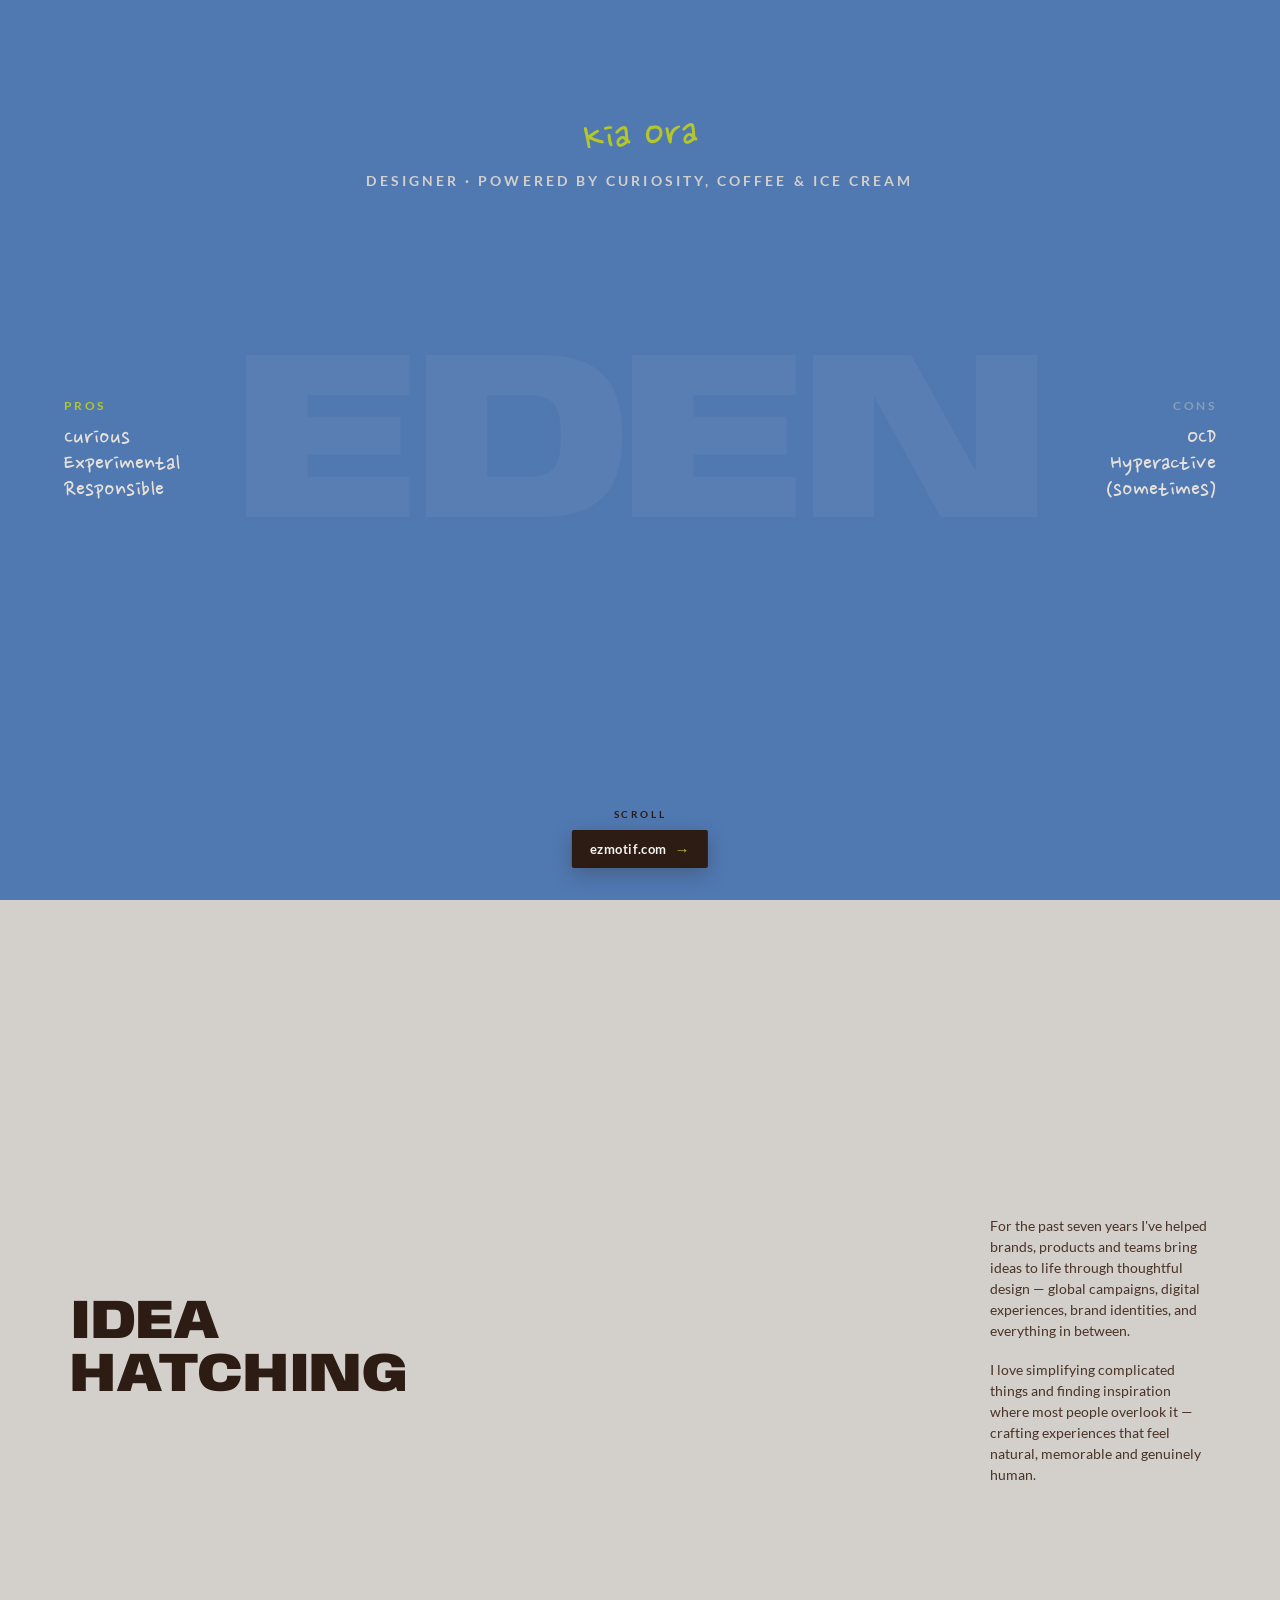
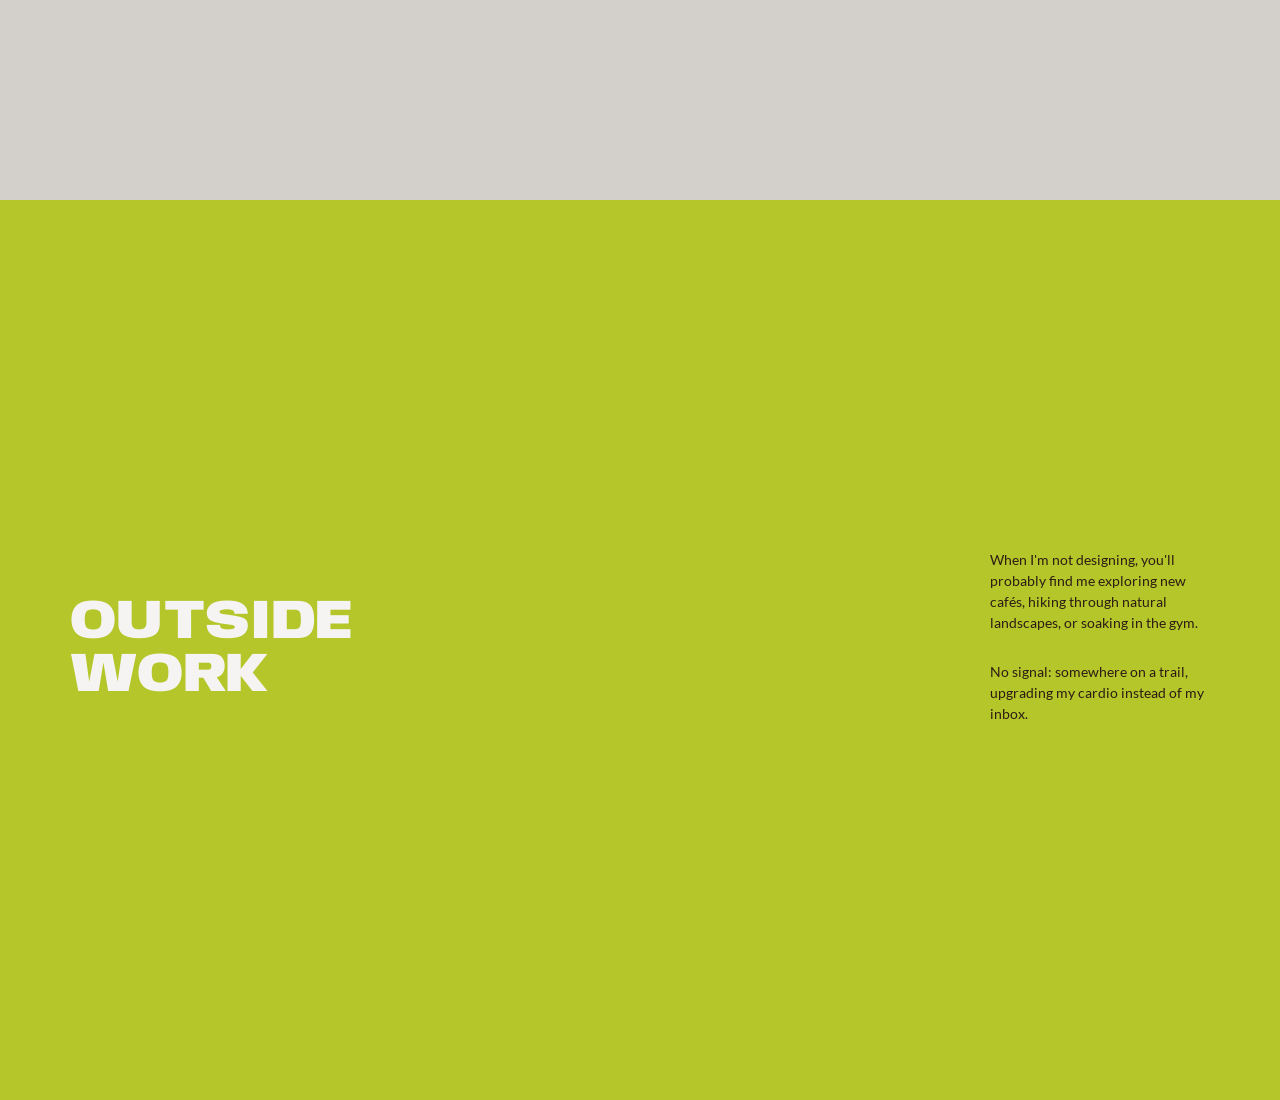
==== commit 7a007895: "Screen 2 body weight 300→400; add trail paragraph to screen 3 Co-Authored-By: Claude <noreply@anthro" ====
--- a/index.html
+++ b/index.html
@@ -104,7 +104,7 @@
       transform:rotate(-3deg);margin-top:clamp(20px,2.5vw,30px);width:300px;display:block;
     }
 
-    .body-s2{font-family:'Lato',sans-serif;font-weight:300;font-size:14px;line-height:1.5;color:#4a3327;margin:0 0 18px;}
+    .body-s2{font-family:'Lato',sans-serif;font-weight:400;font-size:14px;line-height:1.5;color:#4a3327;margin:0 0 18px;}
     .body-s2:last-child{margin:0;}
 
     /* ——— SCREEN 3 ——— */
@@ -210,6 +210,7 @@
     </div>
     <div class="s3-right" data-parallax="0.08">
       <p class="body-s3">When I'm not designing, you'll probably find me exploring new cafés, hiking through natural landscapes, or soaking in the gym.</p>
+      <p class="body-s3">No signal: somewhere on a trail, upgrading my cardio instead of my inbox.</p>
     </div>
   </div>
 </section>
